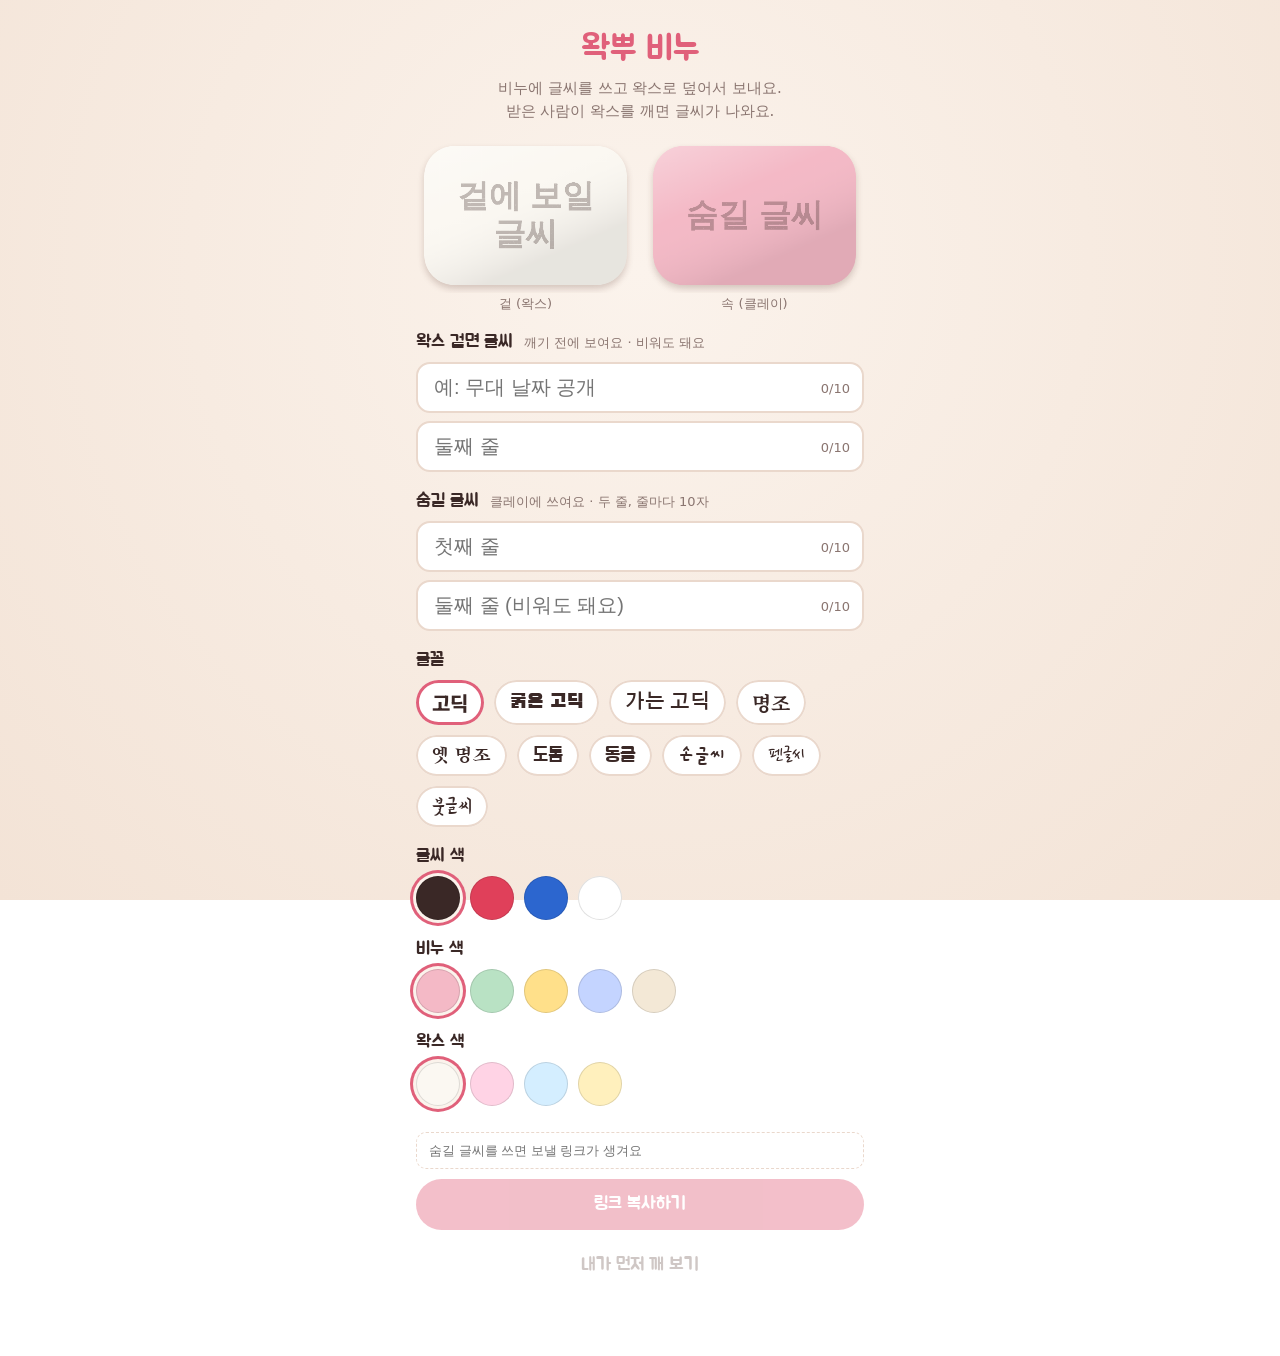
==== index.html @ 4665e5c8 "무대·핀 조명, 거미줄 균열, 왁스 겉면 글씨, 말랑한 클레이 Co-Authored-By: Claude Opus 5.5 <noreply@anthropic.com>" ====
<!doctype html>
<html lang="ko">
<head>
  <meta charset="utf-8" />
  <meta name="viewport" content="width=device-width, initial-scale=1, viewport-fit=cover" />
  <title>왁뿌 비누</title>
  <meta name="description" content="비누에 글씨를 쓰고 왁스로 덮어 보내요. 받은 사람이 왁스를 깨면 글씨가 나와요." />
  <link rel="preconnect" href="https://fonts.googleapis.com" />
  <link rel="preconnect" href="https://fonts.gstatic.com" crossorigin />
  <link rel="stylesheet" href="https://fonts.googleapis.com/css2?family=Black+Han+Sans&family=Do+Hyeon&family=Gaegu:wght@700&family=Gothic+A1:wght@600&family=Jua&family=Nanum+Pen+Script&family=Noto+Sans+KR:wght@800&family=Noto+Serif+KR:wght@700&family=Song+Myung&family=Yeon+Sung&display=swap" />
  <link rel="stylesheet" href="style.css" />
  <script type="importmap">
    {
      "imports": {
        "three": "https://cdn.jsdelivr.net/npm/three@0.160.0/build/three.module.js",
        "three/addons/": "https://cdn.jsdelivr.net/npm/three@0.160.0/examples/jsm/"
      }
    }
  </script>
</head>
<body>
  <!-- 작성 화면 -->
  <main id="compose" class="compose">
    <header class="brand">
      <h1>왁뿌 비누</h1>
      <p>비누에 글씨를 쓰고 왁스로 덮어서 보내요.<br />받은 사람이 왁스를 깨면 글씨가 나와요.</p>
    </header>

    <p id="notice" class="notice" hidden>링크가 잘못됐어요. 새로 만들어 보세요.</p>

    <div class="previews">
      <figure><canvas id="previewOuter" width="480" height="340" aria-label="왁스 겉면 미리보기"></canvas><figcaption>겉 (왁스)</figcaption></figure>
      <figure><canvas id="preview" width="480" height="340" aria-label="클레이 미리보기"></canvas><figcaption>속 (클레이)</figcaption></figure>
    </div>

    <section class="field">
      <label class="field-title" for="o1">왁스 겉면 글씨 <small>깨기 전에 보여요 · 비워도 돼요</small></label>
      <div class="line"><input id="o1" type="text" maxlength="10" autocomplete="off" placeholder="예: 무대 날짜 공개" /><span id="m1" class="count">0/10</span></div>
      <div class="line"><input id="o2" type="text" maxlength="10" autocomplete="off" placeholder="둘째 줄" /><span id="m2" class="count">0/10</span></div>
    </section>

    <section class="field">
      <label class="field-title" for="l1">숨길 글씨 <small>클레이에 쓰여요 · 두 줄, 줄마다 10자</small></label>
      <div class="line"><input id="l1" type="text" maxlength="10" autocomplete="off" placeholder="첫째 줄" /><span id="n1" class="count">0/10</span></div>
      <div class="line"><input id="l2" type="text" maxlength="10" autocomplete="off" placeholder="둘째 줄 (비워도 돼요)" /><span id="n2" class="count">0/10</span></div>
    </section>

    <section class="field">
      <h2 class="field-title">글꼴</h2>
      <div id="fonts" class="chips"></div>
    </section>
    <section class="field">
      <h2 class="field-title">글씨 색</h2>
      <div id="inks" class="swatches"></div>
    </section>
    <section class="field">
      <h2 class="field-title">비누 색</h2>
      <div id="clays" class="swatches"></div>
    </section>
    <section class="field">
      <h2 class="field-title">왁스 색</h2>
      <div id="waxes" class="swatches"></div>
    </section>

    <section class="actions">
      <input id="link" class="link" type="text" readonly aria-label="보낼 링크" />
      <button id="copy" class="primary" disabled>링크 복사하기</button>
      <button id="share" class="secondary" disabled hidden>공유하기</button>
      <button id="try" class="ghost" disabled>내가 먼저 깨 보기</button>
      <p id="toast" class="toast" role="status"></p>
    </section>
  </main>

  <!-- 깨기 화면 -->
  <div id="play" class="play">
    <canvas id="scene"></canvas>
    <div id="loading" class="loading">비누 굳히는 중…</div>
    <div id="done" class="done">
      <div class="done-buttons">
        <button id="again" class="secondary">다시 깨기</button>
        <button id="make" class="primary">나도 만들기</button>
      </div>
    </div>
  </div>

  <script type="module" src="src/main.js"></script>
</body>
</html>
---- style.css ----
:root {
  --bg: #fbf3ec;
  --bg2: #f3e3d6;
  --ink: #3a2826;
  --muted: #8a7570;
  --accent: #e0607a;
  --accent-ink: #ffffff;
  --card: #ffffff;
  --line: #ead8cc;
  --title: 'Jua', system-ui, sans-serif;
}

* { box-sizing: border-box; }

html, body {
  margin: 0;
  min-height: 100%;
  background: radial-gradient(circle at 50% 30%, var(--bg) 0%, var(--bg2) 100%) fixed;
  color: var(--ink);
  font-family: system-ui, -apple-system, 'Apple SD Gothic Neo', sans-serif;
  -webkit-tap-highlight-color: transparent;
}

button {
  font: inherit;
  font-family: var(--title);
  font-size: 18px;
  border: 0;
  border-radius: 999px;
  padding: 14px 20px;
  cursor: pointer;
}
button:disabled { opacity: 0.4; cursor: default; }
.primary { background: var(--accent); color: var(--accent-ink); }
.secondary { background: var(--card); color: var(--ink); box-shadow: inset 0 0 0 2px var(--line); }
.ghost { background: transparent; color: var(--muted); }

/* 모드 전환 */
.compose, .play { display: none; }
body.mode-compose .compose { display: block; }
body.mode-play .play { display: block; }
body.mode-play { overflow: hidden; overscroll-behavior: none; background: #0d0a0b; }

/* 작성 화면 */
.compose {
  max-width: 480px;
  margin: 0 auto;
  padding: 24px 16px calc(32px + env(safe-area-inset-bottom));
}
.brand { text-align: center; }
.brand h1 { font-family: var(--title); font-weight: 400; font-size: 34px; margin: 4px 0 6px; color: var(--accent); }
.brand p { margin: 0; color: var(--muted); line-height: 1.5; font-size: 15px; }
.notice { background: #ffe3e3; border-radius: 12px; padding: 10px 14px; text-align: center; }

.previews { display: grid; grid-template-columns: 1fr 1fr; gap: 10px; margin: 16px 0 8px; }
.previews figure { margin: 0; }
.previews canvas { display: block; width: 100%; height: auto; }
.previews figcaption { text-align: center; font-size: 13px; color: var(--muted); margin-top: 2px; }

.field { margin: 18px 0; }
.field-title { display: block; font-family: var(--title); font-weight: 400; font-size: 18px; margin: 0 0 8px; }
.field-title small { font-family: system-ui, sans-serif; font-size: 13px; color: var(--muted); margin-left: 6px; }

.line { position: relative; margin-bottom: 8px; }
.line input {
  width: 100%;
  font-size: 20px;
  padding: 12px 64px 12px 16px;
  border: 2px solid var(--line);
  border-radius: 14px;
  background: var(--card);
  color: var(--ink);
  outline: none;
}
.line input:focus { border-color: var(--accent); }
.count { position: absolute; right: 14px; top: 50%; transform: translateY(-50%); color: var(--muted); font-size: 13px; }

.chips, .swatches { display: flex; flex-wrap: wrap; gap: 10px; }
.chips button {
  font-size: 20px;
  padding: 8px 16px;
  background: var(--card);
  color: var(--ink);
  box-shadow: inset 0 0 0 2px var(--line);
}
.chips button.on { box-shadow: inset 0 0 0 3px var(--accent); }
.swatches button {
  width: 44px;
  height: 44px;
  padding: 0;
  box-shadow: inset 0 0 0 1px rgba(0, 0, 0, 0.12);
}
.swatches button.on { box-shadow: inset 0 0 0 1px rgba(0, 0, 0, 0.12), 0 0 0 3px var(--bg), 0 0 0 6px var(--accent); }

.actions { display: flex; flex-direction: column; gap: 10px; margin-top: 26px; }
.link {
  width: 100%;
  font-size: 13px;
  padding: 10px 12px;
  border: 1px dashed var(--line);
  border-radius: 10px;
  background: transparent;
  color: var(--muted);
}
.toast { min-height: 1.4em; margin: 0; text-align: center; color: var(--accent); font-family: var(--title); }

/* 깨기 화면 */
.play { position: fixed; inset: 0; }
#scene { display: block; width: 100%; height: 100%; touch-action: none; }
.hint {
  position: absolute;
  left: 0; right: 0;
  top: calc(20px + env(safe-area-inset-top));
  margin: 0;
  text-align: center;
  font-family: var(--title);
  font-size: 22px;
  line-height: 1.4;
  pointer-events: none;
  transition: opacity 0.6s;
}
.hint small { font-family: system-ui, sans-serif; font-size: 13px; color: var(--muted); }
.hint.gone { opacity: 0; }
.mute {
  position: absolute;
  right: 16px;
  bottom: calc(16px + env(safe-area-inset-bottom));
  width: 48px; height: 48px;
  padding: 0;
  font-size: 22px;
  background: rgba(255, 255, 255, 0.7);
}
.loading {
  position: absolute; inset: 0;
  display: grid; place-items: center;
  font-family: var(--title); font-size: 20px; color: #b9a9a4;
  background: #0d0a0b;
  transition: opacity 0.4s;
}
.loading.gone { opacity: 0; pointer-events: none; }
.done {
  position: absolute;
  left: 16px; right: 16px;
  bottom: calc(24px + env(safe-area-inset-bottom));
  text-align: center;
  opacity: 0;
  transform: translateY(20px);
  pointer-events: none;
  transition: opacity 0.5s, transform 0.5s;
}
.done.show { opacity: 1; transform: none; pointer-events: auto; }
.done-title { font-family: var(--title); font-size: 30px; color: var(--accent); margin: 0 0 12px; }
.done-buttons { display: flex; gap: 10px; justify-content: center; }
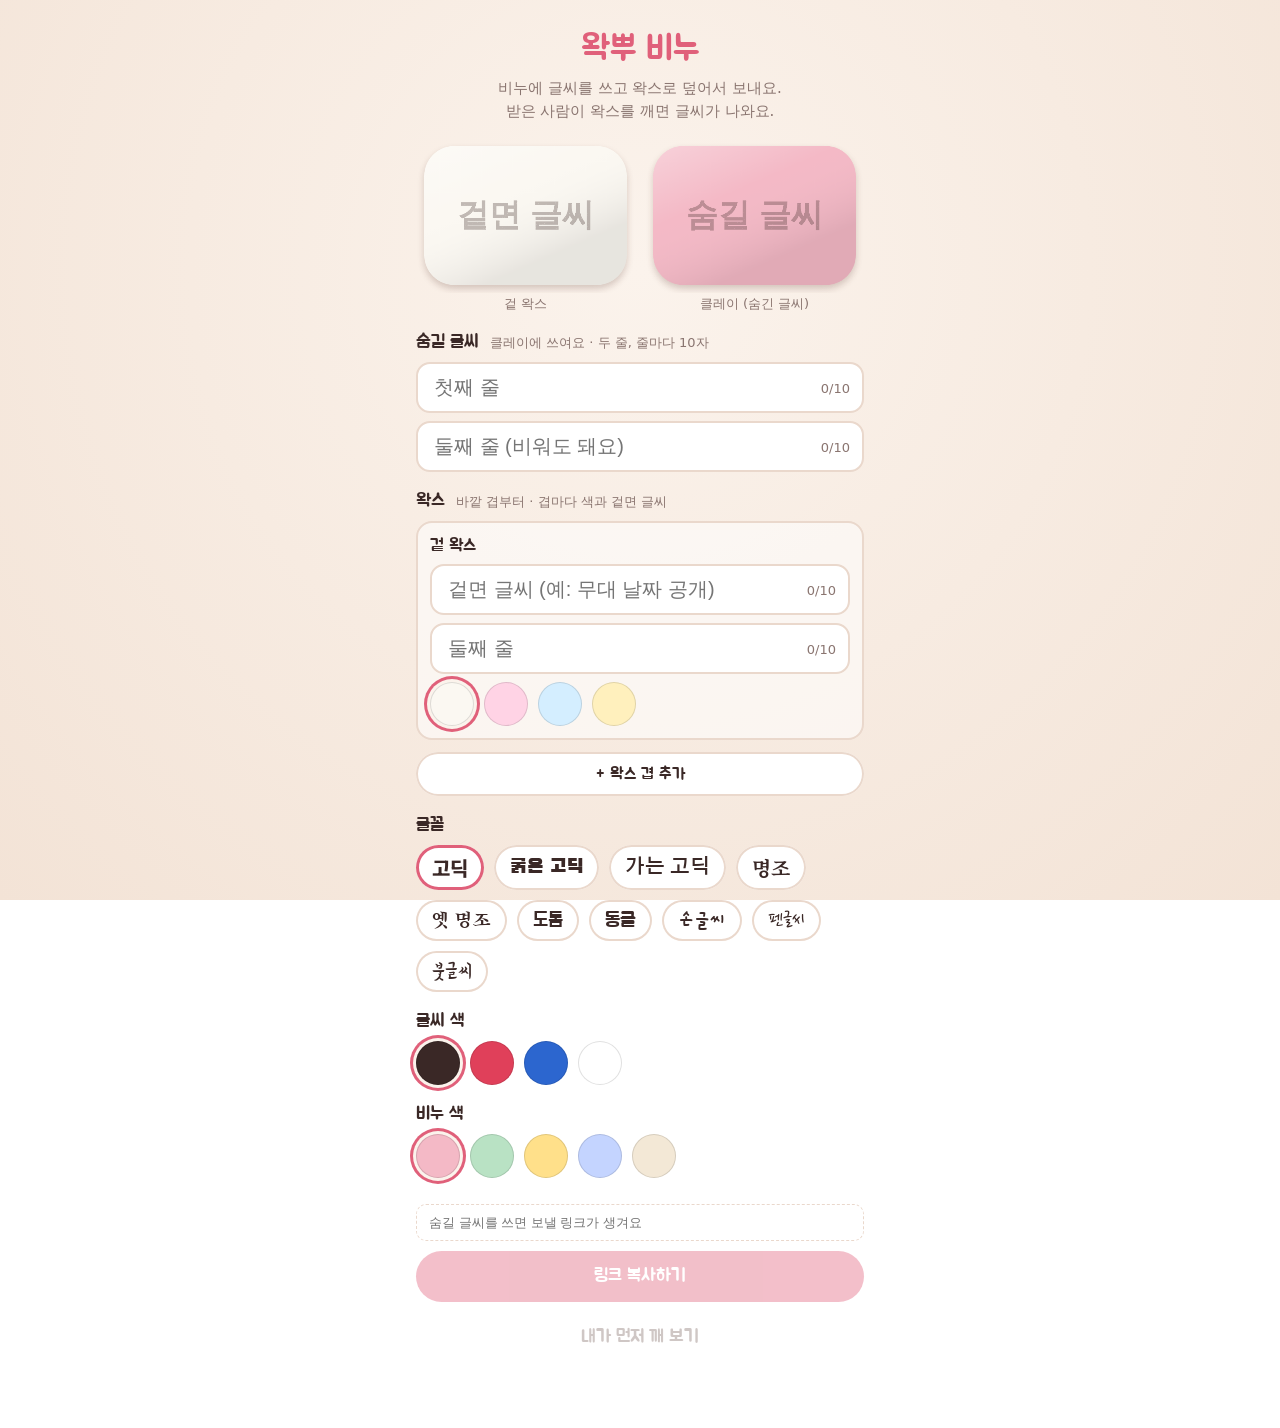
==== commit edee4f7e: "큰 조각, 끌며 부수기, 왁스 여러 겹 Co-Authored-By: Claude Opus 5.5 <noreply@anthropic.com>" ====
--- a/index.html
+++ b/index.html
@@ -28,21 +28,18 @@
 
     <p id="notice" class="notice" hidden>링크가 잘못됐어요. 새로 만들어 보세요.</p>
 
-    <div class="previews">
-      <figure><canvas id="previewOuter" width="480" height="340" aria-label="왁스 겉면 미리보기"></canvas><figcaption>겉 (왁스)</figcaption></figure>
-      <figure><canvas id="preview" width="480" height="340" aria-label="클레이 미리보기"></canvas><figcaption>속 (클레이)</figcaption></figure>
-    </div>
-
-    <section class="field">
-      <label class="field-title" for="o1">왁스 겉면 글씨 <small>깨기 전에 보여요 · 비워도 돼요</small></label>
-      <div class="line"><input id="o1" type="text" maxlength="10" autocomplete="off" placeholder="예: 무대 날짜 공개" /><span id="m1" class="count">0/10</span></div>
-      <div class="line"><input id="o2" type="text" maxlength="10" autocomplete="off" placeholder="둘째 줄" /><span id="m2" class="count">0/10</span></div>
-    </section>
+    <div id="previews" class="previews"></div>
 
     <section class="field">
       <label class="field-title" for="l1">숨길 글씨 <small>클레이에 쓰여요 · 두 줄, 줄마다 10자</small></label>
       <div class="line"><input id="l1" type="text" maxlength="10" autocomplete="off" placeholder="첫째 줄" /><span id="n1" class="count">0/10</span></div>
       <div class="line"><input id="l2" type="text" maxlength="10" autocomplete="off" placeholder="둘째 줄 (비워도 돼요)" /><span id="n2" class="count">0/10</span></div>
+    </section>
+
+    <section class="field">
+      <h2 class="field-title">왁스 <small>바깥 겹부터 · 겹마다 색과 겉면 글씨</small></h2>
+      <div id="layers" class="layers"></div>
+      <button id="addLayer" type="button" class="secondary add-layer">+ 왁스 겹 추가</button>
     </section>
 
     <section class="field">
@@ -57,11 +54,6 @@
       <h2 class="field-title">비누 색</h2>
       <div id="clays" class="swatches"></div>
     </section>
-    <section class="field">
-      <h2 class="field-title">왁스 색</h2>
-      <div id="waxes" class="swatches"></div>
-    </section>
-
     <section class="actions">
       <input id="link" class="link" type="text" readonly aria-label="보낼 링크" />
       <button id="copy" class="primary" disabled>링크 복사하기</button>
--- a/style.css
+++ b/style.css
@@ -53,6 +53,13 @@
 .notice { background: #ffe3e3; border-radius: 12px; padding: 10px 14px; text-align: center; }
 
 .previews { display: grid; grid-template-columns: 1fr 1fr; gap: 10px; margin: 16px 0 8px; }
+.layers { display: flex; flex-direction: column; gap: 12px; }
+.layer-card { background: rgba(255, 255, 255, 0.55); border: 2px solid var(--line); border-radius: 16px; padding: 12px; }
+.layer-head { display: flex; justify-content: space-between; align-items: center; margin-bottom: 8px; }
+.layer-head b { font-family: var(--title); font-weight: 400; font-size: 17px; }
+.layer-head button { font-size: 14px; padding: 6px 12px; }
+.layer-card .swatches { margin-top: 4px; }
+.add-layer { width: 100%; margin-top: 12px; font-size: 16px; padding: 12px; }
 .previews figure { margin: 0; }
 .previews canvas { display: block; width: 100%; height: auto; }
 .previews figcaption { text-align: center; font-size: 13px; color: var(--muted); margin-top: 2px; }
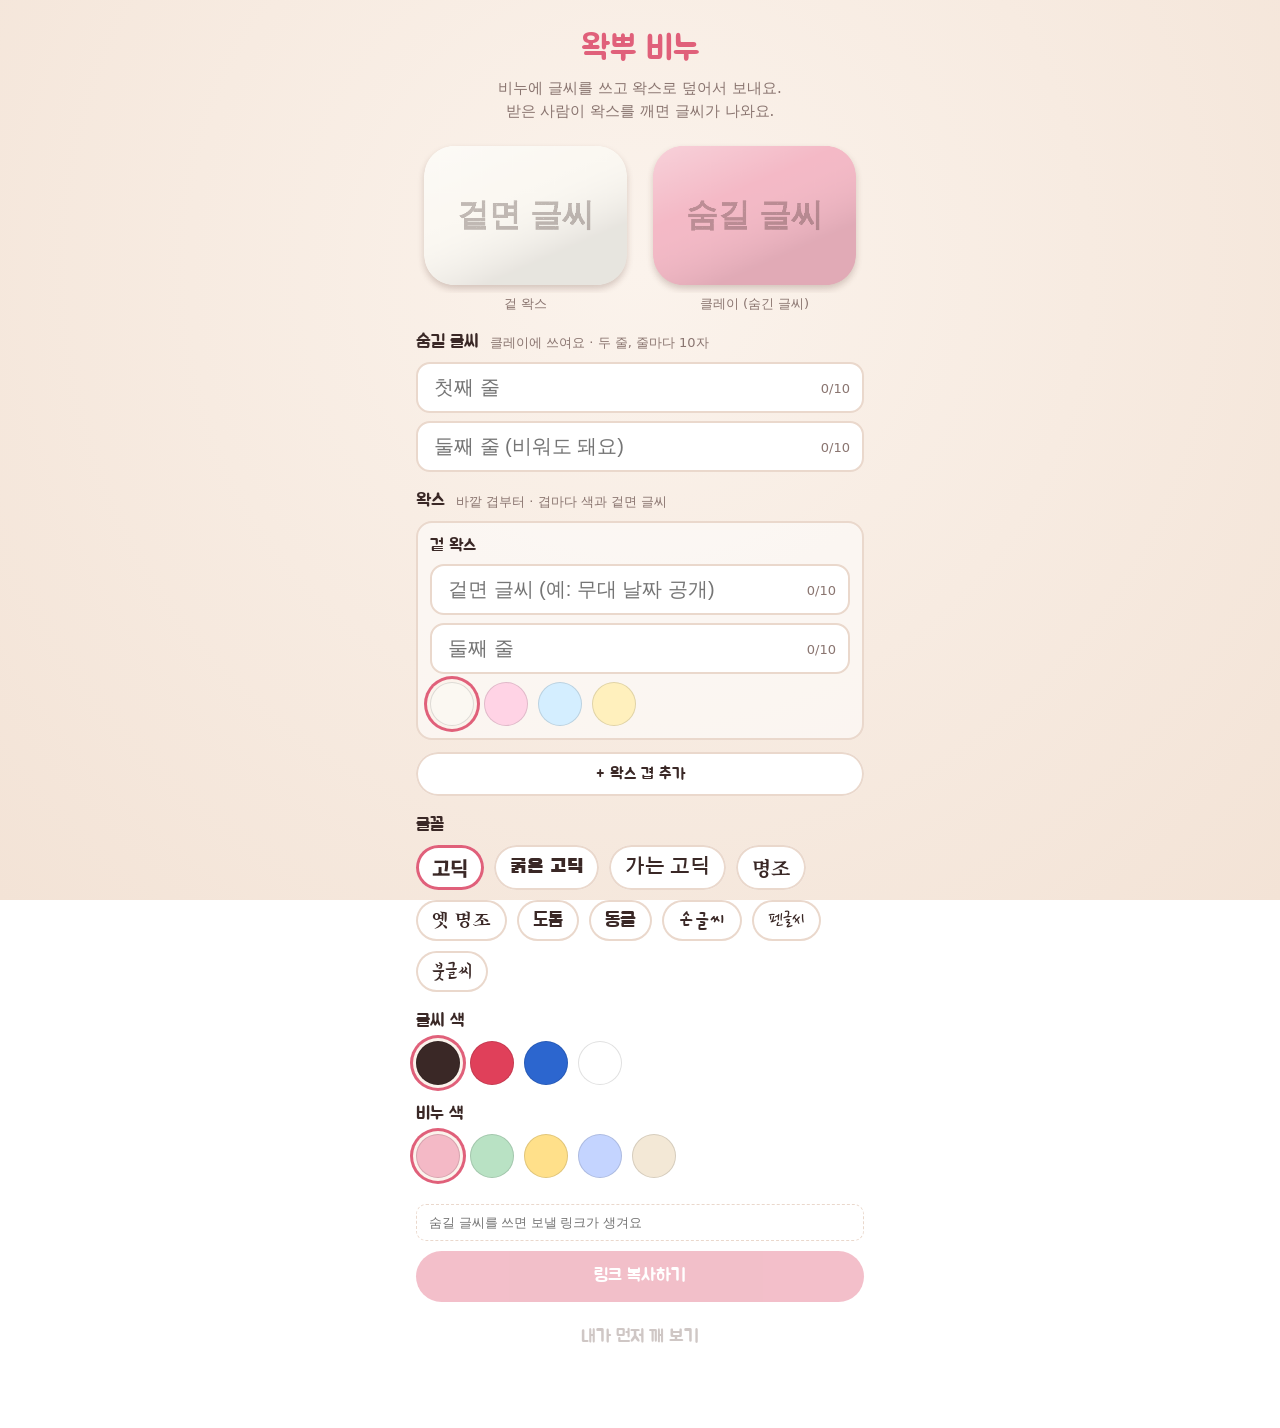
==== commit 17864325: "모션 제거, 글씨 획 기준 판정, 왁뿌 버튼 Co-Authored-By: Claude Opus 5.5 <noreply@anthropic.com>" ====
--- a/index.html
+++ b/index.html
@@ -67,12 +67,6 @@
   <div id="play" class="play">
     <canvas id="scene"></canvas>
     <div id="loading" class="loading">비누 굳히는 중…</div>
-    <div id="done" class="done">
-      <div class="done-buttons">
-        <button id="again" class="secondary">다시 깨기</button>
-        <button id="make" class="primary">나도 만들기</button>
-      </div>
-    </div>
   </div>
 
   <script type="module" src="src/main.js"></script>
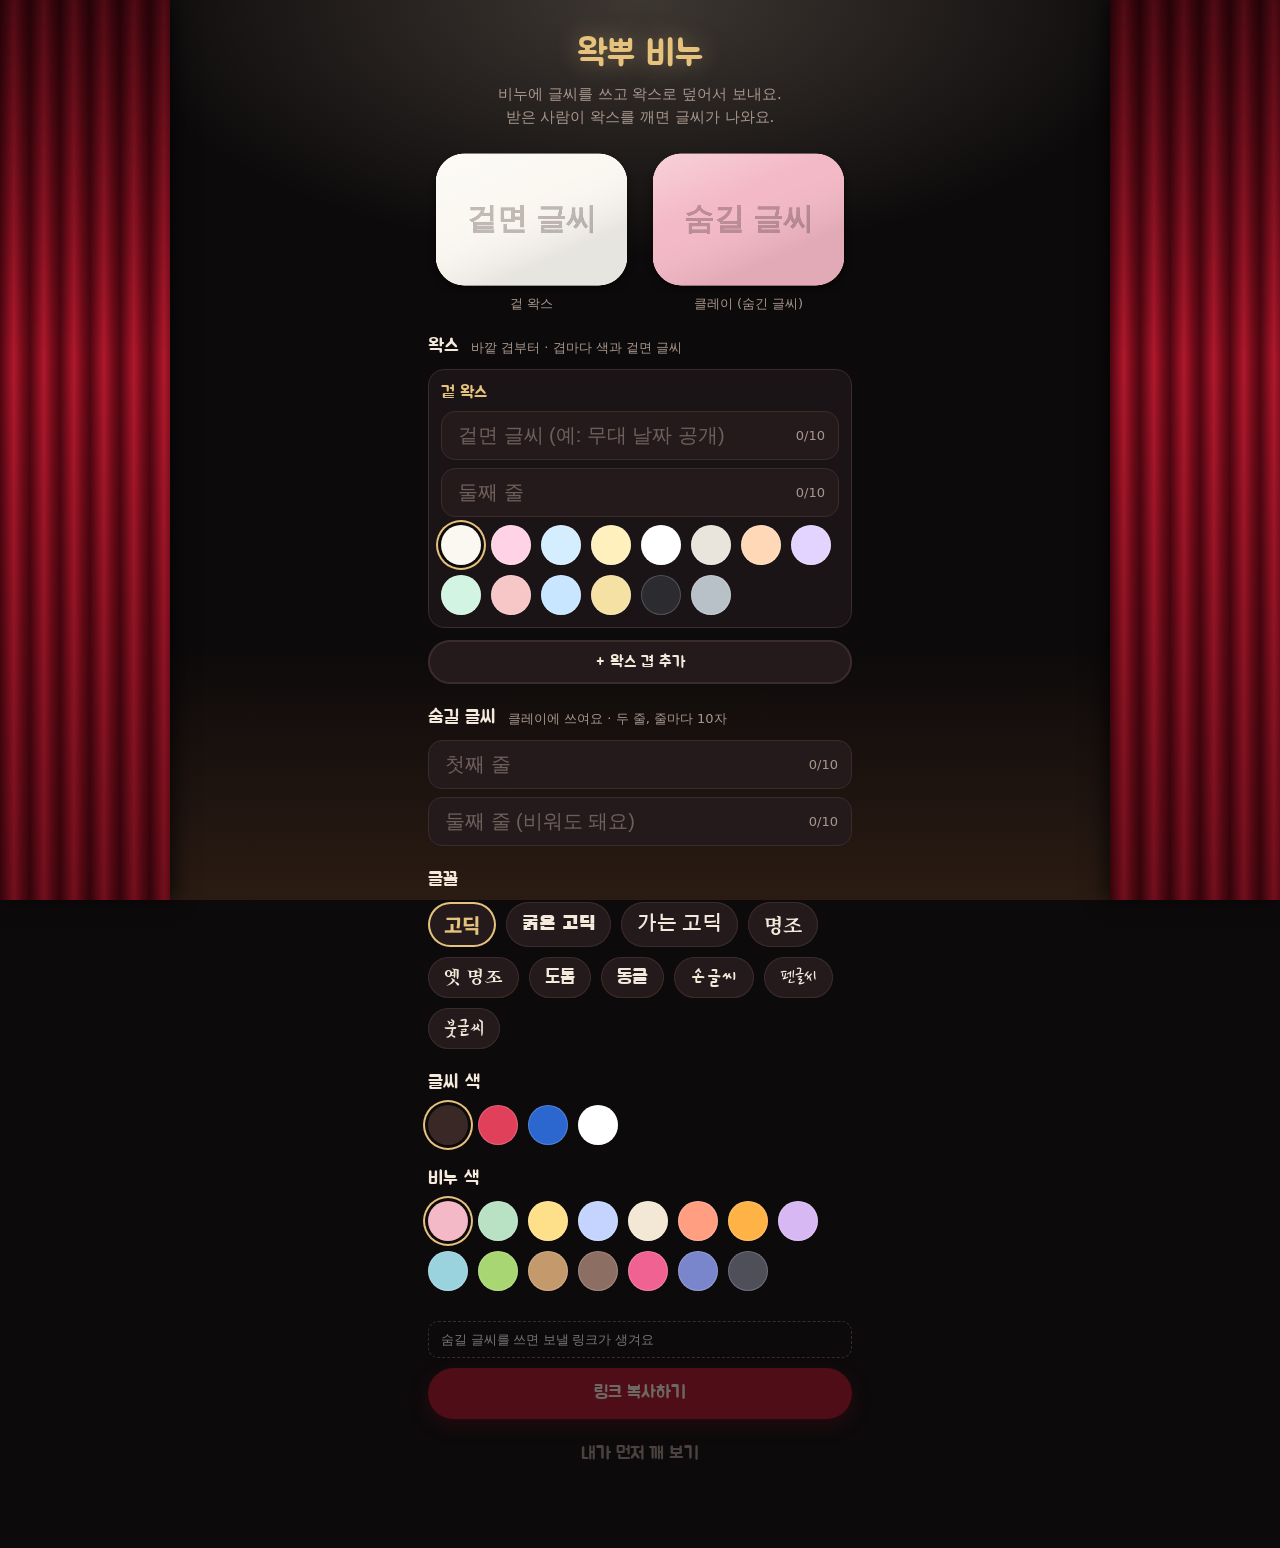
==== commit 6b351947: "버튼 동시·0.3배, 색 추가, 작성 화면 무대 테마 Co-Authored-By: Claude Opus 5.5 <noreply@anthropic.com>" ====
--- a/index.html
+++ b/index.html
@@ -20,6 +20,8 @@
 </head>
 <body>
   <!-- 작성 화면 -->
+  <div class="curtain left" aria-hidden="true"></div>
+  <div class="curtain right" aria-hidden="true"></div>
   <main id="compose" class="compose">
     <header class="brand">
       <h1>왁뿌 비누</h1>
@@ -31,15 +33,15 @@
     <div id="previews" class="previews"></div>
 
     <section class="field">
+      <h2 class="field-title">왁스 <small>바깥 겹부터 · 겹마다 색과 겉면 글씨</small></h2>
+      <div id="layers" class="layers"></div>
+      <button id="addLayer" type="button" class="secondary add-layer">+ 왁스 겹 추가</button>
+    </section>
+
+    <section class="field">
       <label class="field-title" for="l1">숨길 글씨 <small>클레이에 쓰여요 · 두 줄, 줄마다 10자</small></label>
       <div class="line"><input id="l1" type="text" maxlength="10" autocomplete="off" placeholder="첫째 줄" /><span id="n1" class="count">0/10</span></div>
       <div class="line"><input id="l2" type="text" maxlength="10" autocomplete="off" placeholder="둘째 줄 (비워도 돼요)" /><span id="n2" class="count">0/10</span></div>
-    </section>
-
-    <section class="field">
-      <h2 class="field-title">왁스 <small>바깥 겹부터 · 겹마다 색과 겉면 글씨</small></h2>
-      <div id="layers" class="layers"></div>
-      <button id="addLayer" type="button" class="secondary add-layer">+ 왁스 겹 추가</button>
     </section>
 
     <section class="field">
--- a/style.css
+++ b/style.css
@@ -1,12 +1,14 @@
 :root {
-  --bg: #fbf3ec;
-  --bg2: #f3e3d6;
-  --ink: #3a2826;
-  --muted: #8a7570;
-  --accent: #e0607a;
-  --accent-ink: #ffffff;
-  --card: #ffffff;
-  --line: #ead8cc;
+  /* 깨기 화면과 같은 무대 테마: 어두운 무대, 핀 조명, 빨간 커튼, 금빛 강조 */
+  --bg: #0d0a0b;
+  --ink: #f4e9da;
+  --muted: #a8968d;
+  --accent: #b3122b;
+  --accent-ink: #fff4e4;
+  --gold: #e7c27d;
+  --card: #1b1416;
+  --card2: #241a1c;
+  --line: #3b2b2b;
   --title: 'Jua', system-ui, sans-serif;
 }
 
@@ -15,11 +17,34 @@
 html, body {
   margin: 0;
   min-height: 100%;
-  background: radial-gradient(circle at 50% 30%, var(--bg) 0%, var(--bg2) 100%) fixed;
   color: var(--ink);
   font-family: system-ui, -apple-system, 'Apple SD Gothic Neo', sans-serif;
   -webkit-tap-highlight-color: transparent;
 }
+body {
+  /* 위에서 내리꽂는 핀 조명 + 바닥 쪽 마루 빛 */
+  background:
+    radial-gradient(ellipse 55% 38% at 50% 0%, rgba(255, 236, 205, 0.2), transparent 75%),
+    linear-gradient(180deg, transparent 72%, rgba(120, 72, 38, 0.28) 100%),
+    var(--bg);
+  background-attachment: fixed;
+}
+
+/* 양옆 빨간 커튼 */
+.curtain {
+  position: fixed;
+  top: 0;
+  bottom: 0;
+  width: clamp(12px, calc((100vw - 540px) / 2), 170px);
+  pointer-events: none;
+  z-index: 0;
+  background:
+    linear-gradient(180deg, rgba(0, 0, 0, 0.55), rgba(0, 0, 0, 0) 40%, rgba(0, 0, 0, 0.35)),
+    repeating-linear-gradient(90deg, #4e0610 0, #8e1022 9px, #b0182c 14px, #7a0c1b 22px, #4e0610 30px);
+}
+.curtain.left { left: 0; box-shadow: 6px 0 18px rgba(0, 0, 0, 0.6); }
+.curtain.right { right: 0; box-shadow: -6px 0 18px rgba(0, 0, 0, 0.6); }
+body.mode-play .curtain { display: none; }
 
 button {
   font: inherit;
@@ -31,8 +56,8 @@
   cursor: pointer;
 }
 button:disabled { opacity: 0.4; cursor: default; }
-.primary { background: var(--accent); color: var(--accent-ink); }
-.secondary { background: var(--card); color: var(--ink); box-shadow: inset 0 0 0 2px var(--line); }
+.primary { background: var(--accent); color: var(--accent-ink); box-shadow: 0 6px 18px rgba(179, 18, 43, 0.35); }
+.secondary { background: var(--card2); color: var(--ink); box-shadow: inset 0 0 0 2px var(--line); }
 .ghost { background: transparent; color: var(--muted); }
 
 /* 모드 전환 */
@@ -43,29 +68,39 @@
 
 /* 작성 화면 */
 .compose {
+  position: relative;
+  z-index: 1;
   max-width: 480px;
   margin: 0 auto;
-  padding: 24px 16px calc(32px + env(safe-area-inset-bottom));
+  padding: 28px 28px calc(36px + env(safe-area-inset-bottom));
 }
 .brand { text-align: center; }
-.brand h1 { font-family: var(--title); font-weight: 400; font-size: 34px; margin: 4px 0 6px; color: var(--accent); }
+.brand h1 {
+  font-family: var(--title);
+  font-weight: 400;
+  font-size: 36px;
+  margin: 4px 0 6px;
+  color: var(--gold);
+  text-shadow: 0 0 24px rgba(255, 220, 160, 0.35);
+}
 .brand p { margin: 0; color: var(--muted); line-height: 1.5; font-size: 15px; }
-.notice { background: #ffe3e3; border-radius: 12px; padding: 10px 14px; text-align: center; }
+.notice { background: #3a1418; color: var(--ink); border-radius: 12px; padding: 10px 14px; text-align: center; }
 
-.previews { display: grid; grid-template-columns: 1fr 1fr; gap: 10px; margin: 16px 0 8px; }
-.layers { display: flex; flex-direction: column; gap: 12px; }
-.layer-card { background: rgba(255, 255, 255, 0.55); border: 2px solid var(--line); border-radius: 16px; padding: 12px; }
-.layer-head { display: flex; justify-content: space-between; align-items: center; margin-bottom: 8px; }
-.layer-head b { font-family: var(--title); font-weight: 400; font-size: 17px; }
-.layer-head button { font-size: 14px; padding: 6px 12px; }
-.layer-card .swatches { margin-top: 4px; }
-.add-layer { width: 100%; margin-top: 12px; font-size: 16px; padding: 12px; }
+.previews { display: grid; grid-template-columns: 1fr 1fr; gap: 10px; margin: 18px 0 8px; }
 .previews figure { margin: 0; }
 .previews canvas { display: block; width: 100%; height: auto; }
 .previews figcaption { text-align: center; font-size: 13px; color: var(--muted); margin-top: 2px; }
 
-.field { margin: 18px 0; }
-.field-title { display: block; font-family: var(--title); font-weight: 400; font-size: 18px; margin: 0 0 8px; }
+.layers { display: flex; flex-direction: column; gap: 12px; }
+.layer-card { background: var(--card); border: 1px solid var(--line); border-radius: 16px; padding: 12px; }
+.layer-head { display: flex; justify-content: space-between; align-items: center; margin-bottom: 8px; }
+.layer-head b { font-family: var(--title); font-weight: 400; font-size: 17px; color: var(--gold); }
+.layer-head button { font-size: 14px; padding: 6px 12px; }
+.layer-card .swatches { margin-top: 4px; }
+.add-layer { width: 100%; margin-top: 12px; font-size: 16px; padding: 12px; }
+
+.field { margin: 22px 0; }
+.field-title { display: block; font-family: var(--title); font-weight: 400; font-size: 19px; margin: 0 0 10px; color: var(--ink); }
 .field-title small { font-family: system-ui, sans-serif; font-size: 13px; color: var(--muted); margin-left: 6px; }
 
 .line { position: relative; margin-bottom: 8px; }
@@ -73,33 +108,34 @@
   width: 100%;
   font-size: 20px;
   padding: 12px 64px 12px 16px;
-  border: 2px solid var(--line);
+  border: 1px solid var(--line);
   border-radius: 14px;
-  background: var(--card);
+  background: var(--card2);
   color: var(--ink);
   outline: none;
 }
-.line input:focus { border-color: var(--accent); }
+.line input::placeholder { color: #6f5f5a; }
+.line input:focus { border-color: var(--gold); box-shadow: 0 0 0 3px rgba(231, 194, 125, 0.18); }
 .count { position: absolute; right: 14px; top: 50%; transform: translateY(-50%); color: var(--muted); font-size: 13px; }
 
 .chips, .swatches { display: flex; flex-wrap: wrap; gap: 10px; }
 .chips button {
   font-size: 20px;
   padding: 8px 16px;
-  background: var(--card);
+  background: var(--card2);
   color: var(--ink);
-  box-shadow: inset 0 0 0 2px var(--line);
+  box-shadow: inset 0 0 0 1px var(--line);
 }
-.chips button.on { box-shadow: inset 0 0 0 3px var(--accent); }
+.chips button.on { box-shadow: inset 0 0 0 2px var(--gold); color: var(--gold); }
 .swatches button {
-  width: 44px;
-  height: 44px;
+  width: 40px;
+  height: 40px;
   padding: 0;
-  box-shadow: inset 0 0 0 1px rgba(0, 0, 0, 0.12);
+  box-shadow: inset 0 0 0 1px rgba(255, 255, 255, 0.18);
 }
-.swatches button.on { box-shadow: inset 0 0 0 1px rgba(0, 0, 0, 0.12), 0 0 0 3px var(--bg), 0 0 0 6px var(--accent); }
+.swatches button.on { box-shadow: 0 0 0 3px var(--bg), 0 0 0 5px var(--gold); }
 
-.actions { display: flex; flex-direction: column; gap: 10px; margin-top: 26px; }
+.actions { display: flex; flex-direction: column; gap: 10px; margin-top: 30px; }
 .link {
   width: 100%;
   font-size: 13px;
@@ -109,34 +145,11 @@
   background: transparent;
   color: var(--muted);
 }
-.toast { min-height: 1.4em; margin: 0; text-align: center; color: var(--accent); font-family: var(--title); }
+.toast { min-height: 1.4em; margin: 0; text-align: center; color: var(--gold); font-family: var(--title); }
 
 /* 깨기 화면 */
 .play { position: fixed; inset: 0; }
 #scene { display: block; width: 100%; height: 100%; touch-action: none; }
-.hint {
-  position: absolute;
-  left: 0; right: 0;
-  top: calc(20px + env(safe-area-inset-top));
-  margin: 0;
-  text-align: center;
-  font-family: var(--title);
-  font-size: 22px;
-  line-height: 1.4;
-  pointer-events: none;
-  transition: opacity 0.6s;
-}
-.hint small { font-family: system-ui, sans-serif; font-size: 13px; color: var(--muted); }
-.hint.gone { opacity: 0; }
-.mute {
-  position: absolute;
-  right: 16px;
-  bottom: calc(16px + env(safe-area-inset-bottom));
-  width: 48px; height: 48px;
-  padding: 0;
-  font-size: 22px;
-  background: rgba(255, 255, 255, 0.7);
-}
 .loading {
   position: absolute; inset: 0;
   display: grid; place-items: center;
@@ -145,16 +158,3 @@
   transition: opacity 0.4s;
 }
 .loading.gone { opacity: 0; pointer-events: none; }
-.done {
-  position: absolute;
-  left: 16px; right: 16px;
-  bottom: calc(24px + env(safe-area-inset-bottom));
-  text-align: center;
-  opacity: 0;
-  transform: translateY(20px);
-  pointer-events: none;
-  transition: opacity 0.5s, transform 0.5s;
-}
-.done.show { opacity: 1; transform: none; pointer-events: auto; }
-.done-title { font-family: var(--title); font-size: 30px; color: var(--accent); margin: 0 0 12px; }
-.done-buttons { display: flex; gap: 10px; justify-content: center; }
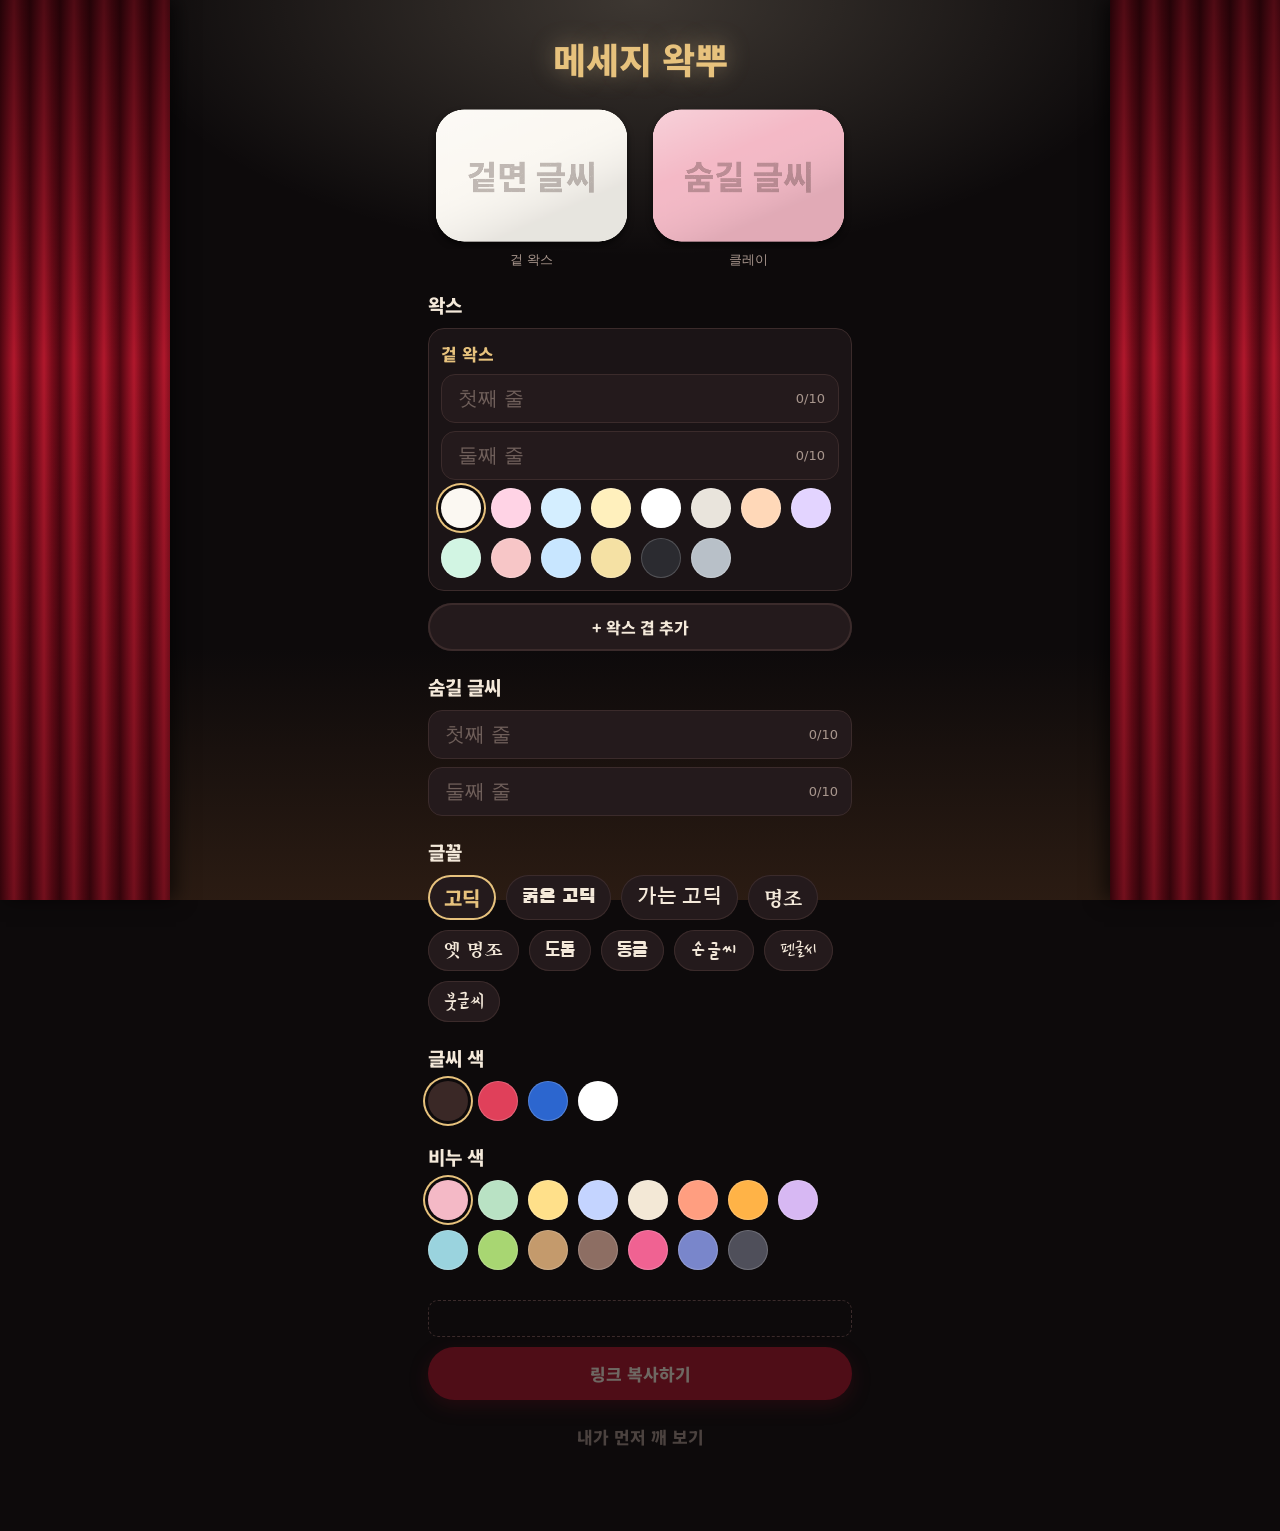
==== commit 6ce6e1b7: "메세지 왁뿌: 영상 저장, 잡아당기기, 팀파니·환호·컨페티 Co-Authored-By: Claude Opus 5.5 <noreply@anthropic.com>" ====
--- a/index.html
+++ b/index.html
@@ -3,7 +3,7 @@
 <head>
   <meta charset="utf-8" />
   <meta name="viewport" content="width=device-width, initial-scale=1, viewport-fit=cover" />
-  <title>왁뿌 비누</title>
+  <title>메세지 왁뿌</title>
   <meta name="description" content="비누에 글씨를 쓰고 왁스로 덮어 보내요. 받은 사람이 왁스를 깨면 글씨가 나와요." />
   <link rel="preconnect" href="https://fonts.googleapis.com" />
   <link rel="preconnect" href="https://fonts.gstatic.com" crossorigin />
@@ -24,8 +24,7 @@
   <div class="curtain right" aria-hidden="true"></div>
   <main id="compose" class="compose">
     <header class="brand">
-      <h1>왁뿌 비누</h1>
-      <p>비누에 글씨를 쓰고 왁스로 덮어서 보내요.<br />받은 사람이 왁스를 깨면 글씨가 나와요.</p>
+      <h1>메세지 왁뿌</h1>
     </header>
 
     <p id="notice" class="notice" hidden>링크가 잘못됐어요. 새로 만들어 보세요.</p>
@@ -33,15 +32,15 @@
     <div id="previews" class="previews"></div>
 
     <section class="field">
-      <h2 class="field-title">왁스 <small>바깥 겹부터 · 겹마다 색과 겉면 글씨</small></h2>
+      <h2 class="field-title">왁스</h2>
       <div id="layers" class="layers"></div>
       <button id="addLayer" type="button" class="secondary add-layer">+ 왁스 겹 추가</button>
     </section>
 
     <section class="field">
-      <label class="field-title" for="l1">숨길 글씨 <small>클레이에 쓰여요 · 두 줄, 줄마다 10자</small></label>
+      <label class="field-title" for="l1">숨길 글씨</label>
       <div class="line"><input id="l1" type="text" maxlength="10" autocomplete="off" placeholder="첫째 줄" /><span id="n1" class="count">0/10</span></div>
-      <div class="line"><input id="l2" type="text" maxlength="10" autocomplete="off" placeholder="둘째 줄 (비워도 돼요)" /><span id="n2" class="count">0/10</span></div>
+      <div class="line"><input id="l2" type="text" maxlength="10" autocomplete="off" placeholder="둘째 줄" /><span id="n2" class="count">0/10</span></div>
     </section>
 
     <section class="field">
@@ -68,7 +67,7 @@
   <!-- 깨기 화면 -->
   <div id="play" class="play">
     <canvas id="scene"></canvas>
-    <div id="loading" class="loading">비누 굳히는 중…</div>
+    <div id="loading" class="loading"></div>
   </div>
 
   <script type="module" src="src/main.js"></script>
--- a/style.css
+++ b/style.css
@@ -9,7 +9,7 @@
   --card: #1b1416;
   --card2: #241a1c;
   --line: #3b2b2b;
-  --title: 'Jua', system-ui, sans-serif;
+  --title: 'Noto Sans KR', system-ui, sans-serif; /* 제목·안내 글씨는 고딕 */
 }
 
 * { box-sizing: border-box; }
@@ -49,7 +49,8 @@
 button {
   font: inherit;
   font-family: var(--title);
-  font-size: 18px;
+  font-weight: 800;
+  font-size: 17px;
   border: 0;
   border-radius: 999px;
   padding: 14px 20px;
@@ -77,7 +78,7 @@
 .brand { text-align: center; }
 .brand h1 {
   font-family: var(--title);
-  font-weight: 400;
+  font-weight: 800;
   font-size: 36px;
   margin: 4px 0 6px;
   color: var(--gold);
@@ -94,13 +95,13 @@
 .layers { display: flex; flex-direction: column; gap: 12px; }
 .layer-card { background: var(--card); border: 1px solid var(--line); border-radius: 16px; padding: 12px; }
 .layer-head { display: flex; justify-content: space-between; align-items: center; margin-bottom: 8px; }
-.layer-head b { font-family: var(--title); font-weight: 400; font-size: 17px; color: var(--gold); }
+.layer-head b { font-family: var(--title); font-weight: 800; font-size: 17px; color: var(--gold); }
 .layer-head button { font-size: 14px; padding: 6px 12px; }
 .layer-card .swatches { margin-top: 4px; }
 .add-layer { width: 100%; margin-top: 12px; font-size: 16px; padding: 12px; }
 
 .field { margin: 22px 0; }
-.field-title { display: block; font-family: var(--title); font-weight: 400; font-size: 19px; margin: 0 0 10px; color: var(--ink); }
+.field-title { display: block; font-family: var(--title); font-weight: 800; font-size: 19px; margin: 0 0 10px; color: var(--ink); }
 .field-title small { font-family: system-ui, sans-serif; font-size: 13px; color: var(--muted); margin-left: 6px; }
 
 .line { position: relative; margin-bottom: 8px; }
@@ -145,7 +146,7 @@
   background: transparent;
   color: var(--muted);
 }
-.toast { min-height: 1.4em; margin: 0; text-align: center; color: var(--gold); font-family: var(--title); }
+.toast { min-height: 1.4em; margin: 0; text-align: center; color: var(--gold); font-family: var(--title); font-weight: 800; }
 
 /* 깨기 화면 */
 .play { position: fixed; inset: 0; }
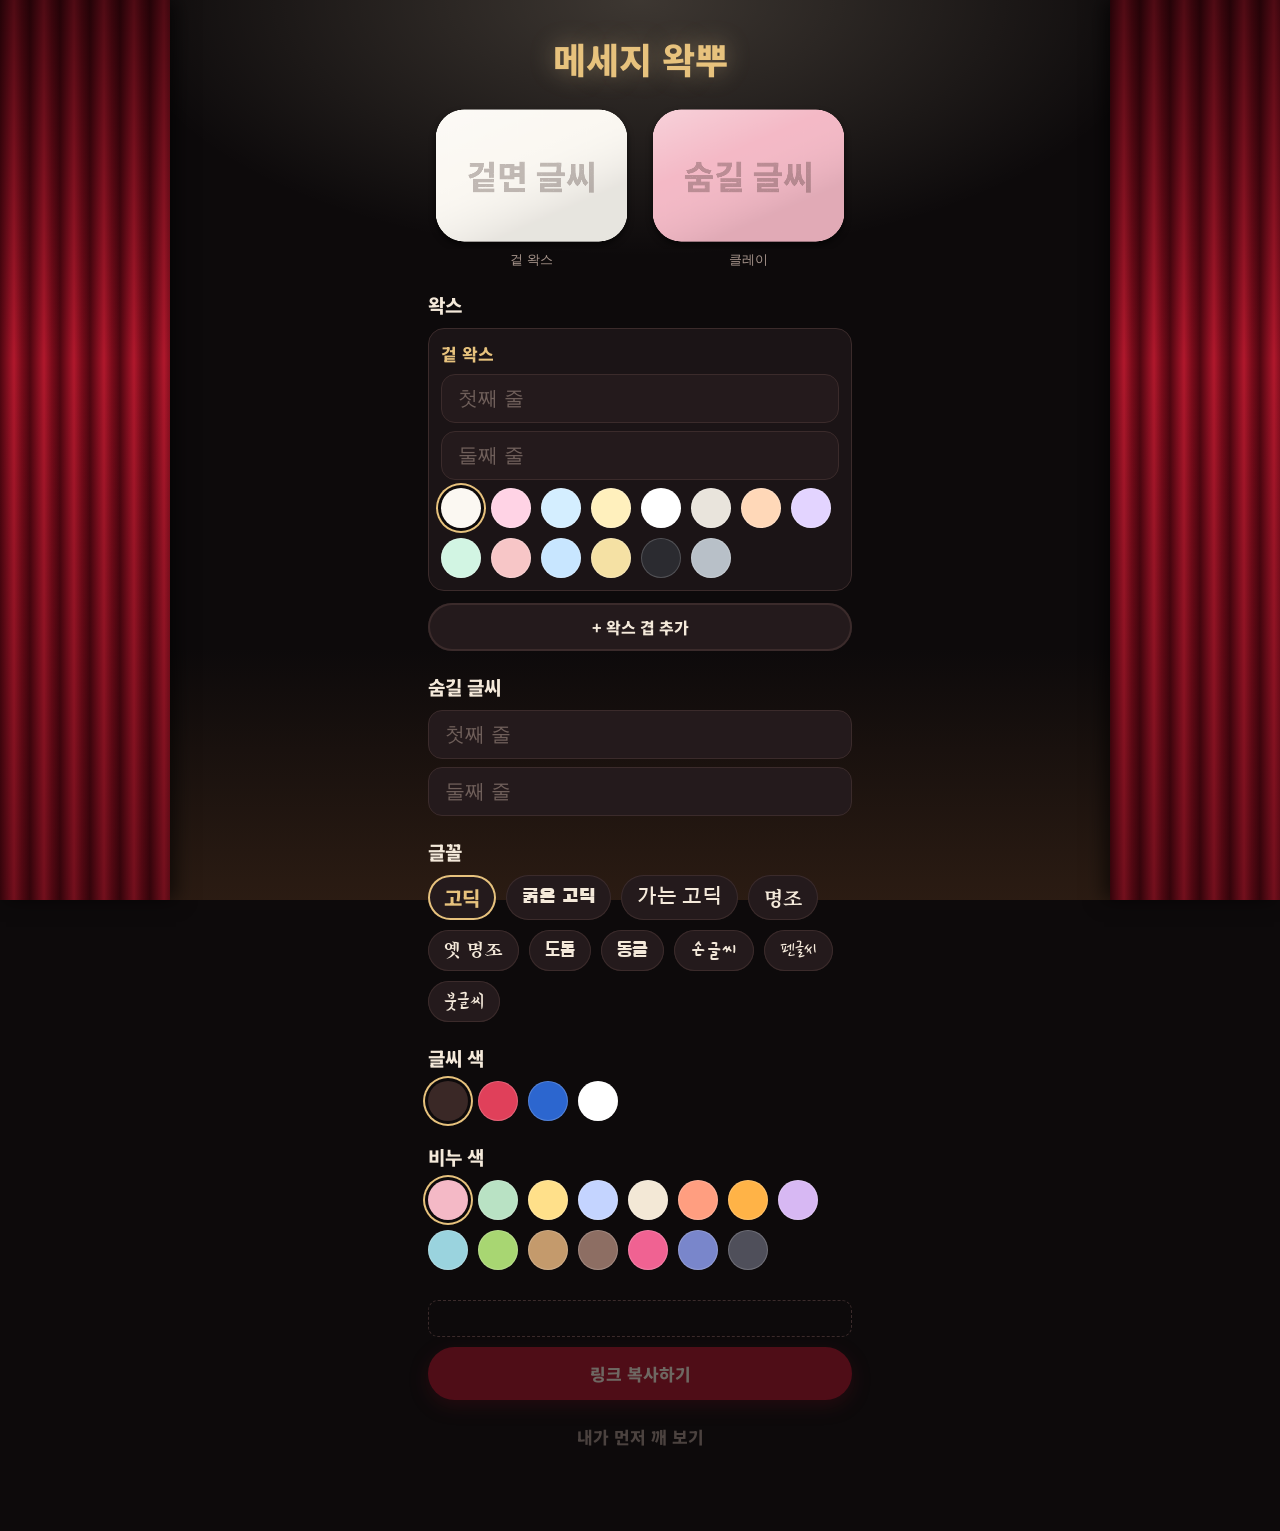
==== commit c8d61803: "휘파람·환호 조정, 글자 수 제한 없앰, 잡아당기기 감도 낮춤 Co-Authored-By: Claude Opus 5.5 <noreply@anthropic.com>" ====
--- a/index.html
+++ b/index.html
@@ -39,8 +39,8 @@
 
     <section class="field">
       <label class="field-title" for="l1">숨길 글씨</label>
-      <div class="line"><input id="l1" type="text" maxlength="10" autocomplete="off" placeholder="첫째 줄" /><span id="n1" class="count">0/10</span></div>
-      <div class="line"><input id="l2" type="text" maxlength="10" autocomplete="off" placeholder="둘째 줄" /><span id="n2" class="count">0/10</span></div>
+      <div class="line"><input id="l1" type="text" autocomplete="off" placeholder="첫째 줄" /></div>
+      <div class="line"><input id="l2" type="text" autocomplete="off" placeholder="둘째 줄" /></div>
     </section>
 
     <section class="field">
--- a/style.css
+++ b/style.css
@@ -108,7 +108,7 @@
 .line input {
   width: 100%;
   font-size: 20px;
-  padding: 12px 64px 12px 16px;
+  padding: 12px 16px;
   border: 1px solid var(--line);
   border-radius: 14px;
   background: var(--card2);
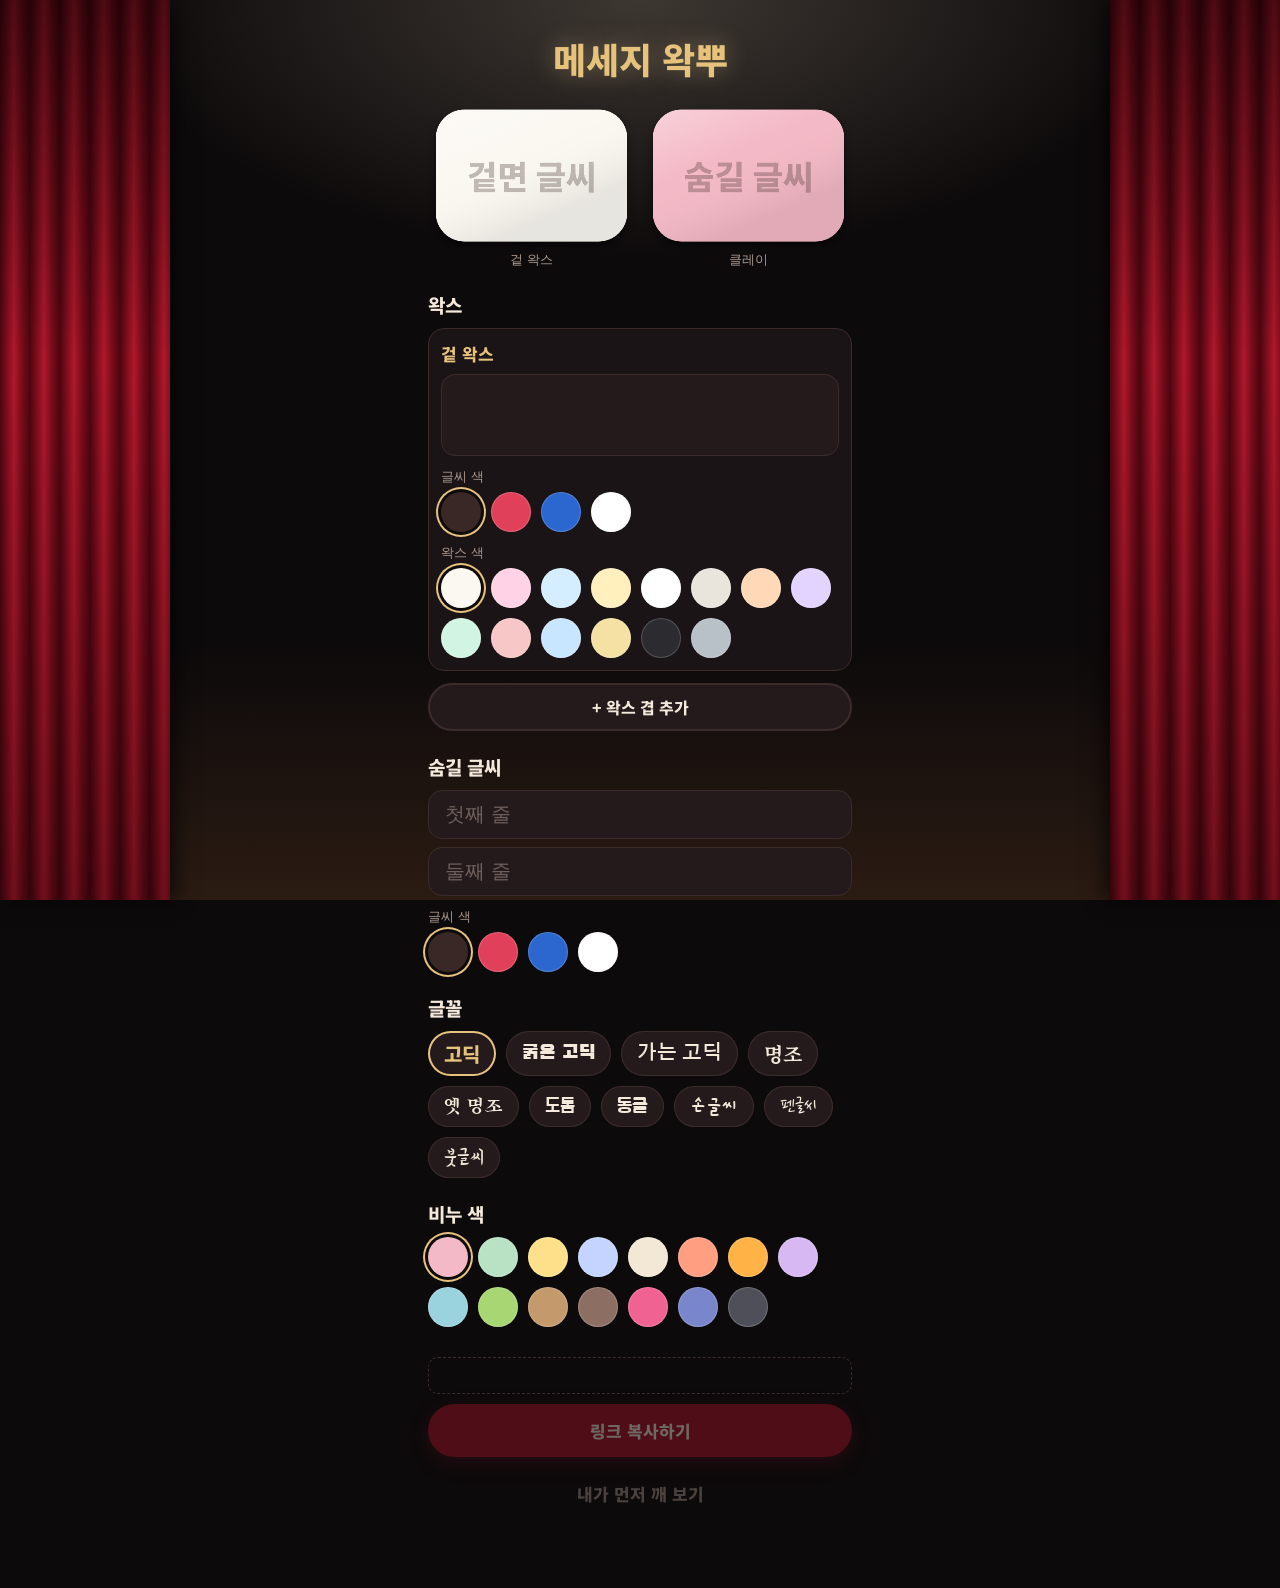
==== commit b1b7e934: "휘파람 삭제, 왁스 글씨 한 칸·줄바꿈·겹별 글씨 색, 카메라 범위 확장 Co-Authored-By: Claude Opus 5.5 <noreply@anthropic.com>" ====
--- a/index.html
+++ b/index.html
@@ -41,15 +41,13 @@
       <label class="field-title" for="l1">숨길 글씨</label>
       <div class="line"><input id="l1" type="text" autocomplete="off" placeholder="첫째 줄" /></div>
       <div class="line"><input id="l2" type="text" autocomplete="off" placeholder="둘째 줄" /></div>
+      <div class="sub">글씨 색</div>
+      <div id="inks" class="swatches"></div>
     </section>
 
     <section class="field">
       <h2 class="field-title">글꼴</h2>
       <div id="fonts" class="chips"></div>
-    </section>
-    <section class="field">
-      <h2 class="field-title">글씨 색</h2>
-      <div id="inks" class="swatches"></div>
     </section>
     <section class="field">
       <h2 class="field-title">비누 색</h2>
--- a/style.css
+++ b/style.css
@@ -115,7 +115,24 @@
   color: var(--ink);
   outline: none;
 }
-.line input::placeholder { color: #6f5f5a; }
+.line input::placeholder, textarea.text::placeholder { color: #6f5f5a; }
+textarea.text {
+  display: block;
+  width: 100%;
+  font: inherit;
+  font-size: 20px;
+  line-height: 1.4;
+  padding: 12px 16px;
+  border: 1px solid var(--line);
+  border-radius: 14px;
+  background: var(--card2);
+  color: var(--ink);
+  outline: none;
+  resize: none;
+  overflow: hidden;
+}
+textarea.text:focus { border-color: var(--gold); box-shadow: 0 0 0 3px rgba(231, 194, 125, 0.18); }
+.sub { font-size: 13px; color: var(--muted); margin: 12px 0 6px; }
 .line input:focus { border-color: var(--gold); box-shadow: 0 0 0 3px rgba(231, 194, 125, 0.18); }
 .count { position: absolute; right: 14px; top: 50%; transform: translateY(-50%); color: var(--muted); font-size: 13px; }
 
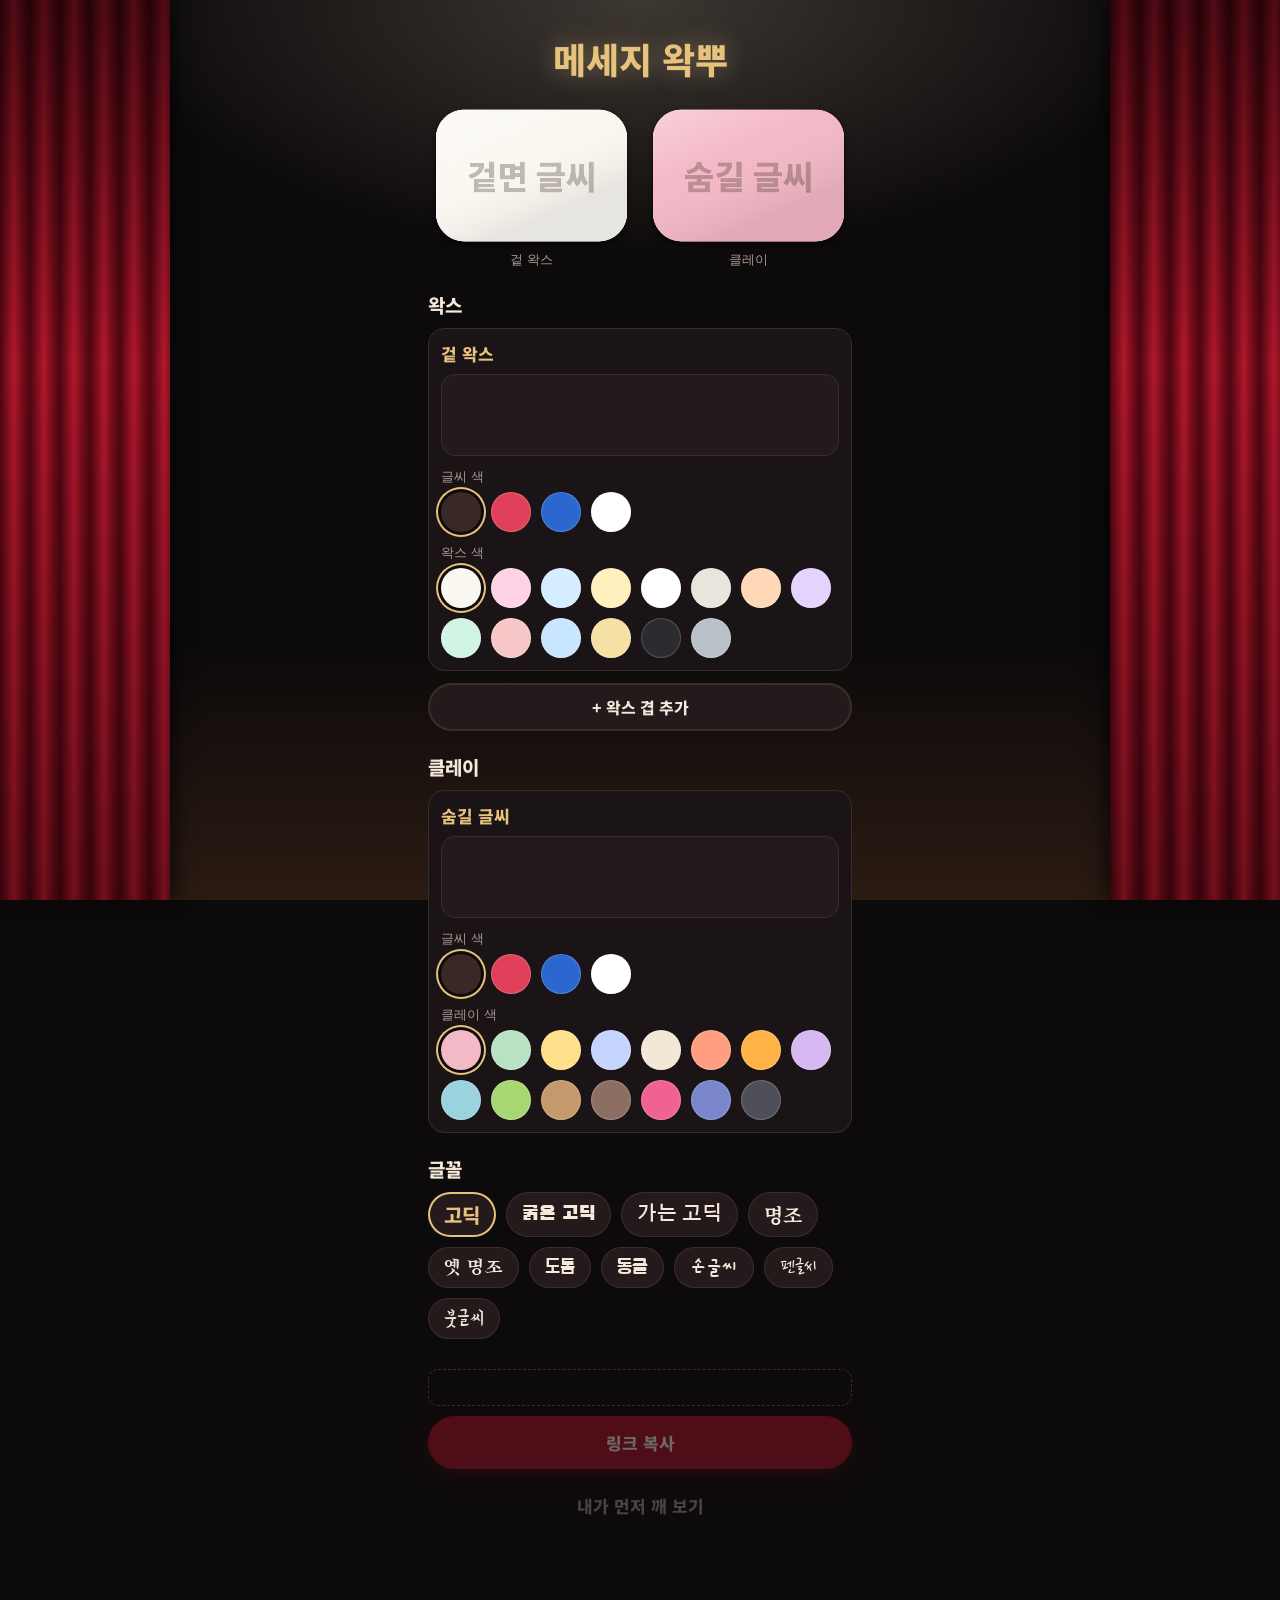
==== commit 93e1c4a5: "클레이 카드 통일, 링크 복사 문구 Co-Authored-By: Claude Opus 5.5 <noreply@anthropic.com>" ====
--- a/index.html
+++ b/index.html
@@ -38,24 +38,24 @@
     </section>
 
     <section class="field">
-      <label class="field-title" for="l1">숨길 글씨</label>
-      <div class="line"><input id="l1" type="text" autocomplete="off" placeholder="첫째 줄" /></div>
-      <div class="line"><input id="l2" type="text" autocomplete="off" placeholder="둘째 줄" /></div>
-      <div class="sub">글씨 색</div>
-      <div id="inks" class="swatches"></div>
+      <h2 class="field-title">클레이</h2>
+      <div class="layer-card">
+        <div class="layer-head"><b>숨길 글씨</b></div>
+        <textarea id="clayText" class="text" rows="2" autocomplete="off" aria-label="숨길 글씨"></textarea>
+        <div class="sub">글씨 색</div>
+        <div id="inks" class="swatches"></div>
+        <div class="sub">클레이 색</div>
+        <div id="clays" class="swatches"></div>
+      </div>
     </section>
 
     <section class="field">
       <h2 class="field-title">글꼴</h2>
       <div id="fonts" class="chips"></div>
     </section>
-    <section class="field">
-      <h2 class="field-title">비누 색</h2>
-      <div id="clays" class="swatches"></div>
-    </section>
     <section class="actions">
       <input id="link" class="link" type="text" readonly aria-label="보낼 링크" />
-      <button id="copy" class="primary" disabled>링크 복사하기</button>
+      <button id="copy" class="primary" disabled>링크 복사</button>
       <button id="share" class="secondary" disabled hidden>공유하기</button>
       <button id="try" class="ghost" disabled>내가 먼저 깨 보기</button>
       <p id="toast" class="toast" role="status"></p>
